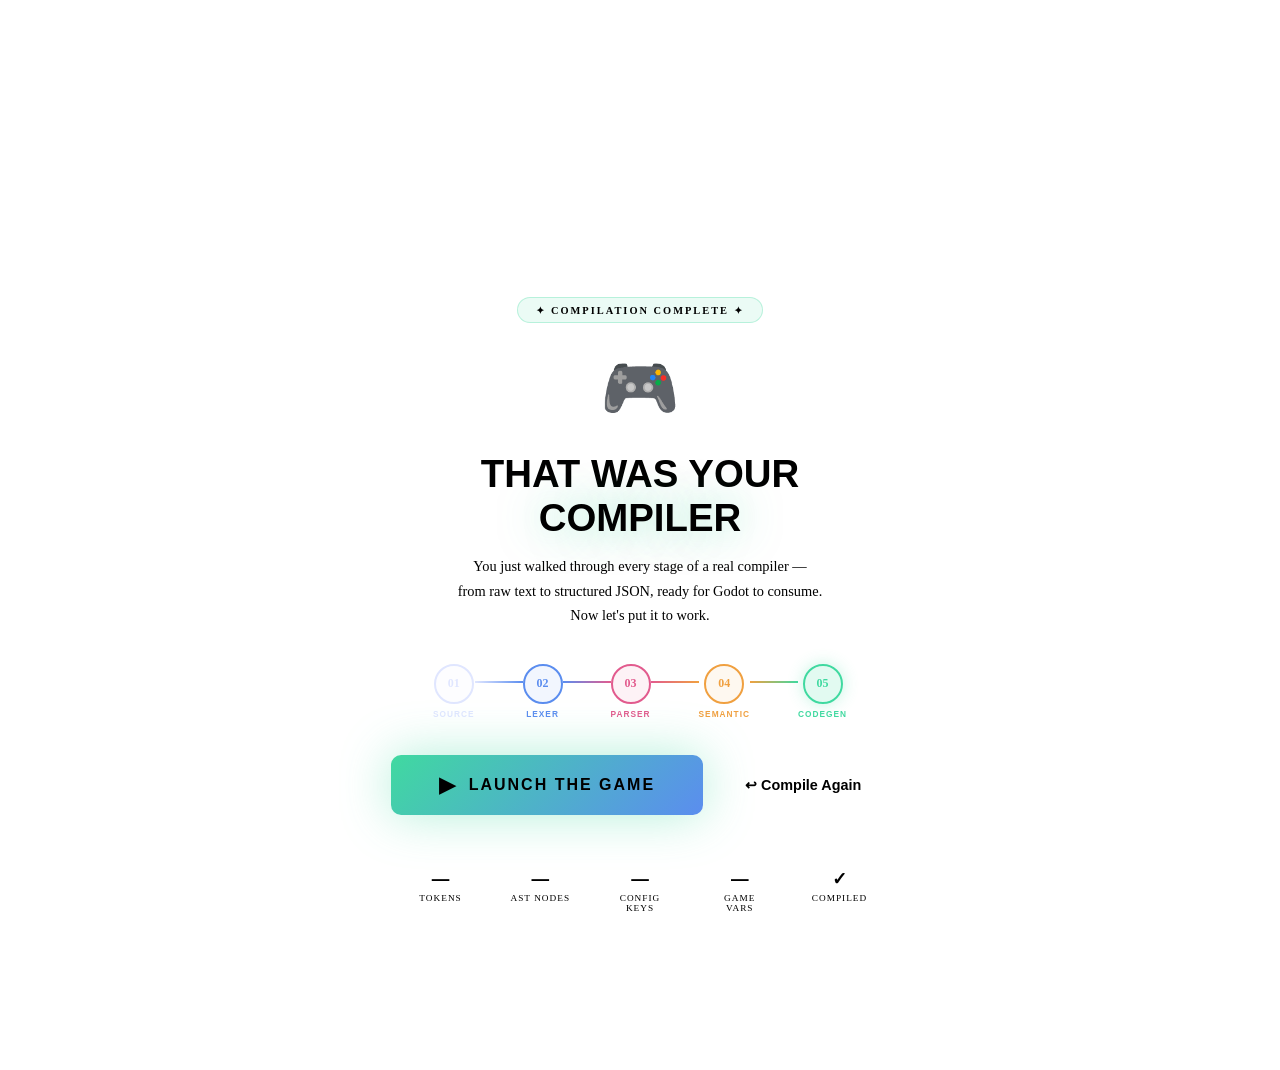
==== complier/end.html @ 1f867bfd "Made 6 Different html files for different phases of complier, UI/UX is done, need final touches" ====
<!DOCTYPE html>
<html lang="en">
<head>
  <meta charset="UTF-8"/>
  <meta name="viewport" content="width=device-width,initial-scale=1"/>
  <title>Game DSL Compiler — Play</title>
  <link rel="stylesheet" href="css/style.css">
  <style>
    body{overflow:hidden}
    #app{height:100vh;display:flex;flex-direction:column;align-items:center;justify-content:center;position:relative}

    /* ── Particles ── */
    .particle{position:fixed;pointer-events:none;border-radius:50%;animation:float-up linear forwards}
    @keyframes float-up{0%{transform:translateY(0) rotate(0deg);opacity:1}100%{transform:translateY(-100vh) rotate(720deg);opacity:0}}

    /* ── Content ── */
    .end-wrap{position:relative;z-index:2;text-align:center;max-width:700px;padding:40px;animation:fadeIn .8s ease both}
    @keyframes fadeIn{from{opacity:0;transform:translateY(20px)}to{opacity:1;transform:translateY(0)}}

    .end-badge{display:inline-flex;align-items:center;gap:8px;padding:6px 18px;border-radius:20px;background:rgba(64,217,160,.1);border:1px solid rgba(64,217,160,.3);color:var(--c4);font-size:.65rem;font-weight:700;letter-spacing:2px;text-transform:uppercase;margin-bottom:28px;animation:fadeIn .6s .2s both}

    .end-checkmark{font-size:4rem;margin-bottom:16px;display:block;animation:pop .5s .4s cubic-bezier(.34,1.56,.64,1) both}
    @keyframes pop{from{transform:scale(0) rotate(-20deg)}to{transform:scale(1) rotate(0deg)}}

    .end-title{font-family:'Orbitron',sans-serif;font-size:2.4rem;font-weight:900;color:var(--white);line-height:1.15;margin-bottom:8px;animation:fadeIn .6s .5s both}
    .end-title span{color:var(--c4);text-shadow:0 0 40px rgba(64,217,160,.5)}

    .end-name{font-family:'Orbitron',sans-serif;font-size:1rem;color:var(--c1);letter-spacing:3px;margin-bottom:16px;animation:fadeIn .6s .6s both}

    .end-sub{font-size:.9rem;color:var(--muted);line-height:1.7;margin-bottom:36px;animation:fadeIn .6s .7s both}

    /* Pipeline done row */
    .pipeline-done{display:flex;align-items:center;gap:0;justify-content:center;margin-bottom:36px;animation:fadeIn .6s .8s both}
    .pip-done-step{display:flex;flex-direction:column;align-items:center;gap:5px}
    .pip-done-dot{width:36px;height:36px;border-radius:50%;display:flex;align-items:center;justify-content:center;font-size:.75rem;font-weight:900;border:2px solid}
    .pip-done-lbl{font-size:.52rem;text-transform:uppercase;letter-spacing:1px;font-weight:700;font-family:'Space Grotesk',sans-serif}
    .pip-done-line{width:48px;height:2px;margin-bottom:18px}

    /* CTA Buttons */
    .cta-row{display:flex;gap:14px;justify-content:center;flex-wrap:wrap;animation:fadeIn .6s .9s both}

    .btn-play{
      display:inline-flex;align-items:center;gap:12px;
      padding:18px 48px;
      background:linear-gradient(135deg, #40d9a0, #5b8def);
      border:none;border-radius:10px;
      color:#000;font-family:'Orbitron',sans-serif;font-size:1rem;font-weight:900;letter-spacing:2px;
      cursor:pointer;transition:all .3s;
      box-shadow:0 0 50px rgba(64,217,160,.4);
      text-decoration:none;
    }
    .btn-play:hover{transform:translateY(-3px) scale(1.02);box-shadow:0 0 70px rgba(64,217,160,.6)}
    .btn-play:active{transform:translateY(0) scale(.98)}

    .btn-again{
      display:inline-flex;align-items:center;gap:10px;
      padding:18px 28px;
      background:transparent;
      border:1.5px solid var(--border2);border-radius:10px;
      color:var(--text);font-family:'Space Grotesk',sans-serif;font-size:.9rem;font-weight:600;
      cursor:pointer;transition:all .3s;text-decoration:none;
    }
    .btn-again:hover{border-color:var(--c1);color:var(--c1);background:rgba(91,141,239,.06)}

    /* Stats strip */
    .stats-strip{display:flex;gap:0;border:1px solid var(--border);border-radius:10px;overflow:hidden;margin-top:40px;animation:fadeIn .6s 1.1s both}
    .strip-item{flex:1;padding:14px 20px;text-align:center;border-right:1px solid var(--border)}
    .strip-item:last-child{border-right:none}
    .strip-val{font-family:'Orbitron',sans-serif;font-size:1.1rem;font-weight:900;color:var(--white)}
    .strip-lbl{font-size:.58rem;color:var(--muted);text-transform:uppercase;letter-spacing:1px;margin-top:3px}
  </style>
</head>
<body>
<canvas id="stars"></canvas>

<div id="app">
  <!-- particle container -->
  <div id="particles"></div>

  <div class="end-wrap">
    <div class="end-badge">✦ COMPILATION COMPLETE ✦</div>
    <span class="end-checkmark">🎮</span>

    <h1 class="end-title">THAT WAS YOUR<br><span>COMPILER</span></h1>
    <div class="end-name" id="end-name"></div>

    <p class="end-sub">
      You just walked through every stage of a real compiler —<br>
      from raw text to structured JSON, ready for Godot to consume.<br>
      Now let's put it to work.
    </p>

    <!-- Pipeline recap -->
    <div class="pipeline-done">
      <div class="pip-done-step">
        <div class="pip-done-dot" style="color:#e0e6ff;border-color:#e0e6ff;background:rgba(224,230,255,.08)">01</div>
        <div class="pip-done-lbl" style="color:#e0e6ff">Source</div>
      </div>
      <div class="pip-done-line" style="background:linear-gradient(90deg,#e0e6ff,#5b8def)"></div>
      <div class="pip-done-step">
        <div class="pip-done-dot" style="color:#5b8def;border-color:#5b8def;background:rgba(91,141,239,.08)">02</div>
        <div class="pip-done-lbl" style="color:#5b8def">Lexer</div>
      </div>
      <div class="pip-done-line" style="background:linear-gradient(90deg,#5b8def,#e25b8e)"></div>
      <div class="pip-done-step">
        <div class="pip-done-dot" style="color:#e25b8e;border-color:#e25b8e;background:rgba(226,91,142,.08)">03</div>
        <div class="pip-done-lbl" style="color:#e25b8e">Parser</div>
      </div>
      <div class="pip-done-line" style="background:linear-gradient(90deg,#e25b8e,#f0a040)"></div>
      <div class="pip-done-step">
        <div class="pip-done-dot" style="color:#f0a040;border-color:#f0a040;background:rgba(240,160,64,.08)">04</div>
        <div class="pip-done-lbl" style="color:#f0a040">Semantic</div>
      </div>
      <div class="pip-done-line" style="background:linear-gradient(90deg,#f0a040,#40d9a0)"></div>
      <div class="pip-done-step">
        <div class="pip-done-dot" style="color:#40d9a0;border-color:#40d9a0;background:rgba(64,217,160,.15);box-shadow:0 0 16px rgba(64,217,160,.3)">05</div>
        <div class="pip-done-lbl" style="color:#40d9a0">CodeGen</div>
      </div>
    </div>

    <div class="cta-row">
      <button class="btn-play" onclick="launchGodot()">
        <span style="font-size:1.3rem">▶</span> LAUNCH THE GAME
      </button>
      <a href="welcome.html" class="btn-again">
        ↩ Compile Again
      </a>
    </div>

    <div class="stats-strip" id="stats-strip">
      <div class="strip-item"><div class="strip-val" id="stat-tokens">—</div><div class="strip-lbl">Tokens</div></div>
      <div class="strip-item"><div class="strip-val" id="stat-nodes">—</div><div class="strip-lbl">AST Nodes</div></div>
      <div class="strip-item"><div class="strip-val" id="stat-sections">—</div><div class="strip-lbl">Config Keys</div></div>
      <div class="strip-item"><div class="strip-val" id="stat-vars">—</div><div class="strip-lbl">Game Vars</div></div>
      <div class="strip-item"><div class="strip-val" style="color:var(--c4)">✓</div><div class="strip-lbl">Compiled</div></div>
    </div>
  </div>
</div>

<script src="js/compiler.js"></script>
<script>
  // ── Name ──
  const uname = localStorage.getItem('dsl_user_name') || '';
  const nameEl = document.getElementById('end-name');
  if (uname) nameEl.textContent = 'NICE WORK, ' + uname.toUpperCase() + ' ✦';
  else nameEl.style.display = 'none';

  // ── Stats from compiled code ──
  const code = getCode();
  if (code) {
    const toks = tokenize(code);
    const {statements} = parse(toks);
    const cfg = codegen(statements);
    const sections = Object.keys(cfg);
    let keyCount = 0;
    JSON.stringify(cfg,(k,v)=>{if(k!=='')keyCount++;return v;});

    document.getElementById('stat-tokens').textContent = toks.filter(t=>t.kind!=='EOF').length;
    document.getElementById('stat-nodes').textContent  = statements.length;
    document.getElementById('stat-sections').textContent = keyCount;
    document.getElementById('stat-vars').textContent   = statements.filter(s=>s.type==='set_var').length;
  }

  // ── Confetti particles ──
  function spawnParticles() {
    const colors = ['#40d9a0','#5b8def','#e25b8e','#f0a040','#a07ee8','#ffd700','#e0e6ff'];
    const container = document.getElementById('particles');
    for (let i = 0; i < 60; i++) {
      setTimeout(() => {
        const p = document.createElement('div');
        p.className = 'particle';
        const size = Math.random()*8+4;
        p.style.cssText = `
          left:${Math.random()*100}vw;
          bottom:-10px;
          width:${size}px;height:${size}px;
          background:${colors[Math.floor(Math.random()*colors.length)]};
          opacity:${Math.random()*.8+.2};
          animation-duration:${Math.random()*3+2}s;
          animation-delay:${Math.random()*.5}s;
          border-radius:${Math.random()>0.5?'50%':'3px'};
        `;
        container.appendChild(p);
        setTimeout(() => p.remove(), 5000);
      }, i * 60);
    }
  }
  setTimeout(spawnParticles, 600);
  setTimeout(spawnParticles, 3000);

  // ── Launch Godot ──
  function launchGodot() {
    const btn = document.querySelector('.btn-play');
    btn.innerHTML = '⏳ CONNECTING...';
    btn.style.opacity = '.7';
    btn.style.pointerEvents = 'none';

    fetch('http://localhost:8080/launch-godot')
      .then(r => {
        if (r.ok) {
          btn.innerHTML = '✓ GAME LAUNCHED!';
          btn.style.opacity = '1';
          btn.style.background = 'linear-gradient(135deg,#40d9a0,#40d9a0)';
          spawnParticles();
        } else {
          showLaunchFallback();
        }
      })
      .catch(() => showLaunchFallback());
  }

  function showLaunchFallback() {
    const btn = document.querySelector('.btn-play');
    btn.innerHTML = '⚠ Run compiler first';
    btn.style.opacity = '1';
    btn.style.pointerEvents = 'all';
    btn.style.background = 'rgba(255,96,96,.15)';
    btn.style.color = '#ff9090';
    btn.style.border = '1.5px solid rgba(255,96,96,.4)';
    btn.style.fontFamily = "'Space Grotesk', sans-serif";
    btn.style.fontSize = '.8rem';
    setTimeout(() => {
      btn.innerHTML = '<span style="font-size:1.3rem">▶</span> LAUNCH THE GAME';
      btn.style = '';
      btn.className = 'btn-play';
    }, 3000);
  }
</script>
</body>
</html>
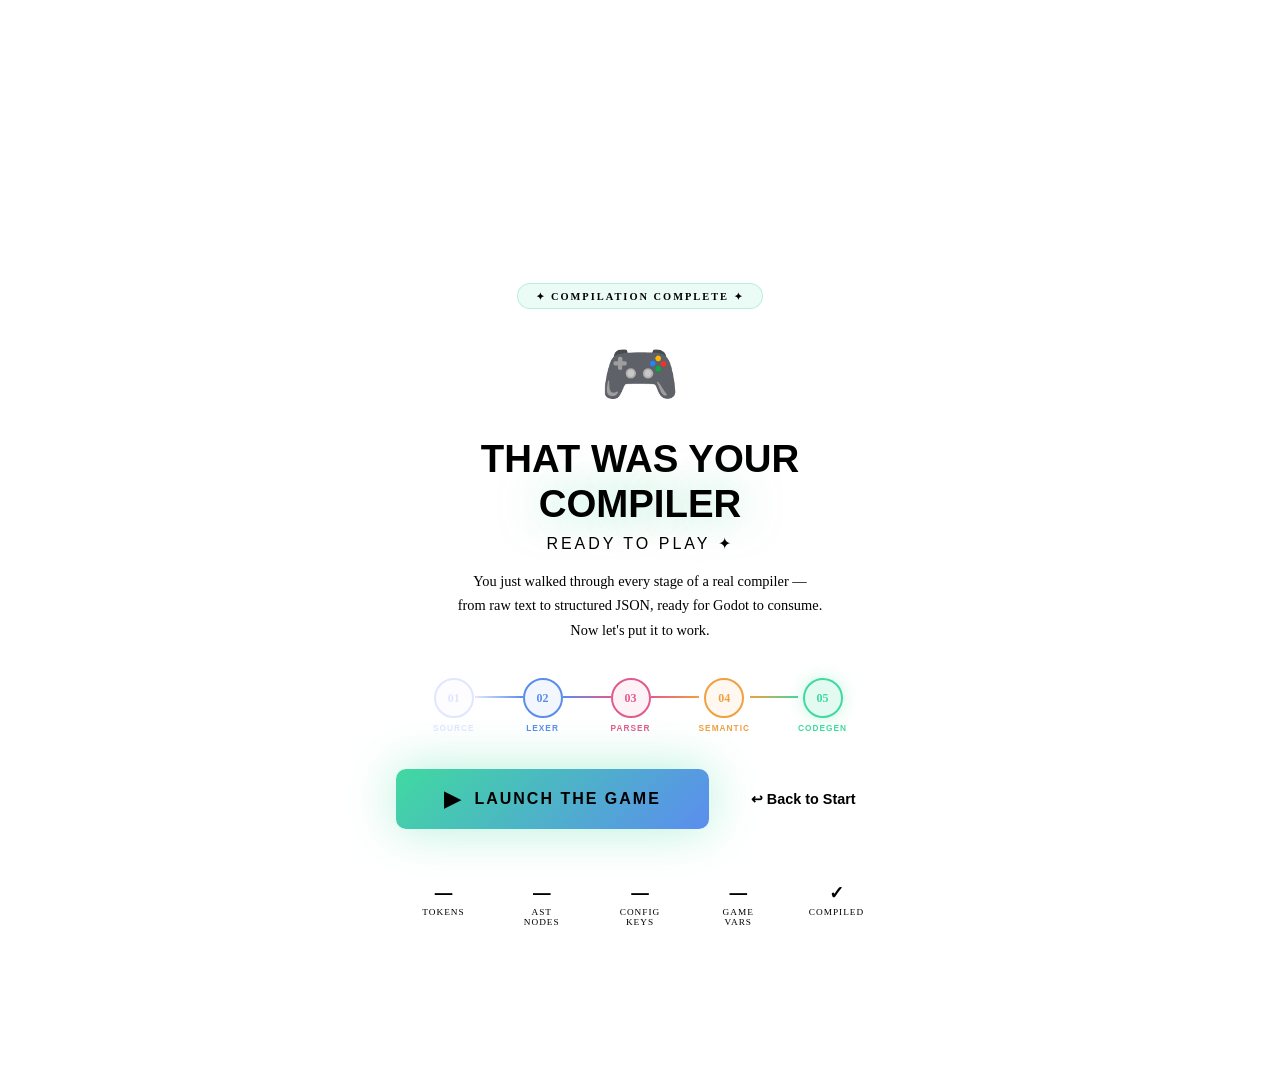
==== commit 04b9d8d8: "Project is completed." ====
--- a/complier/end.html
+++ b/complier/end.html
@@ -49,8 +49,9 @@
       box-shadow:0 0 50px rgba(64,217,160,.4);
       text-decoration:none;
     }
-    .btn-play:hover{transform:translateY(-3px) scale(1.02);box-shadow:0 0 70px rgba(64,217,160,.6)}
+    .btn-play:hover:not(:disabled){transform:translateY(-3px) scale(1.02);box-shadow:0 0 70px rgba(64,217,160,.6)}
     .btn-play:active{transform:translateY(0) scale(.98)}
+    .btn-play:disabled{opacity:.6;cursor:not-allowed;transform:none}
 
     .btn-again{
       display:inline-flex;align-items:center;gap:10px;
@@ -68,13 +69,83 @@
     .strip-item:last-child{border-right:none}
     .strip-val{font-family:'Orbitron',sans-serif;font-size:1.1rem;font-weight:900;color:var(--white)}
     .strip-lbl{font-size:.58rem;color:var(--muted);text-transform:uppercase;letter-spacing:1px;margin-top:3px}
+
+    /* ── LOADING SPINNER ── */
+    .loading-state{
+      display:none;
+      flex-direction:column;
+      align-items:center;
+      gap:20px;
+      margin-top:32px;
+      animation:fadeIn .4s ease;
+    }
+    .loading-state.visible{display:flex}
+
+    .spinner{
+      width:48px;height:48px;
+      border:3px solid rgba(64,217,160,.15);
+      border-top-color:#40d9a0;
+      border-radius:50%;
+      animation:spin 0.8s linear infinite;
+    }
+    @keyframes spin{to{transform:rotate(360deg)}}
+
+    .loading-status{
+      font-family:'Courier New',monospace;
+      font-size:.78rem;
+      color:#40d9a0;
+      letter-spacing:1px;
+      text-align:center;
+      line-height:1.7;
+    }
+    .loading-status .dot-anim::after{
+      content:'';
+      animation:dots 1.5s steps(4,end) infinite;
+    }
+    @keyframes dots{
+      0%{content:''}
+      25%{content:'.'}
+      50%{content:'..'}
+      75%{content:'...'}
+    }
+
+    /* Game running status bar */
+    .game-running-bar{
+      display:none;
+      align-items:center;
+      gap:12px;
+      background:rgba(64,217,160,.06);
+      border:1px solid rgba(64,217,160,.2);
+      border-radius:10px;
+      padding:14px 20px;
+      margin-top:20px;
+      animation:fadeIn .4s ease;
+    }
+    .game-running-bar.visible{display:flex}
+    .pulse-dot{
+      width:10px;height:10px;border-radius:50%;
+      background:#40d9a0;
+      box-shadow:0 0 8px #40d9a0;
+      animation:pulse 1.2s ease-in-out infinite;
+      flex-shrink:0;
+    }
+    @keyframes pulse{0%,100%{opacity:1;transform:scale(1)}50%{opacity:.5;transform:scale(.8)}}
+    .game-running-text{font-size:.78rem;color:#7dffb3;line-height:1.5}
+    .game-running-text strong{font-family:'Orbitron',sans-serif;font-size:.65rem;letter-spacing:1.5px;display:block;margin-bottom:2px}
+
+    /* Redirect countdown bar */
+    .redirect-bar-wrap{margin-top:28px;animation:fadeIn .6s 1.2s both}
+    .redirect-label{font-size:.65rem;color:var(--muted);text-transform:uppercase;letter-spacing:1.5px;margin-bottom:8px}
+    .redirect-bar-track{width:320px;height:3px;background:var(--border);border-radius:2px;margin:0 auto}
+    .redirect-bar-fill{height:3px;background:linear-gradient(90deg,#40d9a0,#5b8def);border-radius:2px;width:0%;transition:width linear}
   </style>
+</body>
+</html>
 </head>
 <body>
 <canvas id="stars"></canvas>
 
 <div id="app">
-  <!-- particle container -->
   <div id="particles"></div>
 
   <div class="end-wrap">
@@ -90,7 +161,6 @@
       Now let's put it to work.
     </p>
 
-    <!-- Pipeline recap -->
     <div class="pipeline-done">
       <div class="pip-done-step">
         <div class="pip-done-dot" style="color:#e0e6ff;border-color:#e0e6ff;background:rgba(224,230,255,.08)">01</div>
@@ -119,12 +189,27 @@
     </div>
 
     <div class="cta-row">
-      <button class="btn-play" onclick="launchGodot()">
+      <button class="btn-play" id="btn-launch" onclick="launchGodot()">
         <span style="font-size:1.3rem">▶</span> LAUNCH THE GAME
       </button>
       <a href="welcome.html" class="btn-again">
-        ↩ Compile Again
+        ↩ Back to Start
       </a>
+    </div>
+
+    <div class="loading-state" id="loading-state">
+      <div class="spinner"></div>
+      <div class="loading-status" id="loading-status-text">
+        Connecting to backend<span class="dot-anim"></span>
+      </div>
+    </div>
+
+    <div class="game-running-bar" id="game-running-bar">
+      <div class="pulse-dot"></div>
+      <div class="game-running-text">
+        <strong>GODOT IS RUNNING</strong>
+        Monitoring game session — this page will return to start when you close the game.
+      </div>
     </div>
 
     <div class="stats-strip" id="stats-strip">
@@ -134,34 +219,44 @@
       <div class="strip-item"><div class="strip-val" id="stat-vars">—</div><div class="strip-lbl">Game Vars</div></div>
       <div class="strip-item"><div class="strip-val" style="color:var(--c4)">✓</div><div class="strip-lbl">Compiled</div></div>
     </div>
+
+    <div class="redirect-bar-wrap" id="redirect-wrap" style="display:none">
+      <div class="redirect-label" id="redirect-label">Game ended — returning to start…</div>
+      <div class="redirect-bar-track">
+        <div class="redirect-bar-fill" id="redirect-fill"></div>
+      </div>
+    </div>
   </div>
 </div>
 
 <script src="js/compiler.js"></script>
 <script>
-  // ── Name ──
-  const uname = localStorage.getItem('dsl_user_name') || '';
+  // ── Player name ───────────────────────────────────────────────────────────
+  const playerName = (localStorage.getItem('dsl_user_name') || '').trim() || 'Player';
   const nameEl = document.getElementById('end-name');
-  if (uname) nameEl.textContent = 'NICE WORK, ' + uname.toUpperCase() + ' ✦';
-  else nameEl.style.display = 'none';
-
-  // ── Stats from compiled code ──
-  const code = getCode();
-  if (code) {
-    const toks = tokenize(code);
-    const {statements} = parse(toks);
-    const cfg = codegen(statements);
-    const sections = Object.keys(cfg);
-    let keyCount = 0;
-    JSON.stringify(cfg,(k,v)=>{if(k!=='')keyCount++;return v;});
-
-    document.getElementById('stat-tokens').textContent = toks.filter(t=>t.kind!=='EOF').length;
-    document.getElementById('stat-nodes').textContent  = statements.length;
-    document.getElementById('stat-sections').textContent = keyCount;
-    document.getElementById('stat-vars').textContent   = statements.filter(s=>s.type==='set_var').length;
-  }
-
-  // ── Confetti particles ──
+  if (playerName && playerName !== 'Player') {
+    nameEl.textContent = 'NICE WORK, ' + playerName.toUpperCase() + ' ✦';
+  } else {
+    nameEl.textContent = 'READY TO PLAY ✦';
+  }
+
+  // ── Stats from compiled code ──────────────────────────────────────────────
+  try {
+    const code = getCode();
+    if (code) {
+      const toks = tokenize(code);
+      const {statements} = parse(toks);
+      const cfg = codegen ? codegen(statements) : generate(statements);
+      let keyCount = 0;
+      JSON.stringify(cfg, (k, v) => { if (k !== '') keyCount++; return v; });
+      document.getElementById('stat-tokens').textContent   = toks.filter(t => t.kind !== 'EOF').length;
+      document.getElementById('stat-nodes').textContent    = statements.length;
+      document.getElementById('stat-sections').textContent = keyCount;
+      document.getElementById('stat-vars').textContent     = statements.filter(s => s.type === 'set_var').length;
+    }
+  } catch(_) {}
+
+  // ── Confetti particles ────────────────────────────────────────────────────
   function spawnParticles() {
     const colors = ['#40d9a0','#5b8def','#e25b8e','#f0a040','#a07ee8','#ffd700','#e0e6ff'];
     const container = document.getElementById('particles');
@@ -169,10 +264,9 @@
       setTimeout(() => {
         const p = document.createElement('div');
         p.className = 'particle';
-        const size = Math.random()*8+4;
+        const size = Math.random() * 8 + 4;
         p.style.cssText = `
-          left:${Math.random()*100}vw;
-          bottom:-10px;
+          left:${Math.random()*100}vw;bottom:-10px;
           width:${size}px;height:${size}px;
           background:${colors[Math.floor(Math.random()*colors.length)]};
           opacity:${Math.random()*.8+.2};
@@ -188,43 +282,117 @@
   setTimeout(spawnParticles, 600);
   setTimeout(spawnParticles, 3000);
 
-  // ── Launch Godot ──
+  // ── Countdown + redirect ──────────────────────────────────────────────────
+  function startReturnCountdown(seconds = 2) {
+    const wrap  = document.getElementById('redirect-wrap');
+    const label = document.getElementById('redirect-label');
+    const fill  = document.getElementById('redirect-fill');
+    wrap.style.display = 'block';
+    label.textContent  = 'Game ended — returning to start…';
+    requestAnimationFrame(() => {
+      fill.style.transitionDuration = seconds + 's';
+      fill.style.width = '100%';
+    });
+    setTimeout(() => { window.location.href = 'welcome.html'; }, seconds * 1000);
+  }
+
+  // ── Poll Godot status every second ───────────────────────────────────────
+  let statusInterval = null;
+
+  function startPollingGodot() {
+    document.getElementById('loading-state').classList.remove('visible');
+    document.getElementById('game-running-bar').classList.add('visible');
+
+    statusInterval = setInterval(() => {
+      fetch('http://localhost:8080/check-status?t=' + Date.now())
+        .then(res => res.json())
+        .then(data => {
+          if (data.running === false) {
+            clearInterval(statusInterval);
+            statusInterval = null;
+            document.getElementById('btn-launch').innerHTML = '🏁 GAME ENDED';
+            document.getElementById('btn-launch').style.background = 'rgba(91,141,239,.2)';
+            document.getElementById('game-running-bar').classList.remove('visible');
+            startReturnCountdown(2);
+          }
+        })
+        .catch(() => { /* keep polling */ });
+    }, 1000);
+  }
+
+  // ── Launch Godot ──────────────────────────────────────────────────────────
   function launchGodot() {
-    const btn = document.querySelector('.btn-play');
-    btn.innerHTML = '⏳ CONNECTING...';
-    btn.style.opacity = '.7';
-    btn.style.pointerEvents = 'none';
-
-    fetch('http://localhost:8080/launch-godot')
+    const btn = document.getElementById('btn-launch');
+    btn.disabled = true;
+    btn.innerHTML = '⏳ CONNECTING…';
+
+    const loadingState = document.getElementById('loading-state');
+    document.getElementById('loading-status-text').innerHTML =
+      'Connecting to backend<span class="dot-anim"></span>';
+    loadingState.classList.add('visible');
+
+    fetch(`http://localhost:8080/launch-godot?name=${encodeURIComponent(playerName)}`)
       .then(r => {
-        if (r.ok) {
-          btn.innerHTML = '✓ GAME LAUNCHED!';
-          btn.style.opacity = '1';
-          btn.style.background = 'linear-gradient(135deg,#40d9a0,#40d9a0)';
-          spawnParticles();
-        } else {
-          showLaunchFallback();
-        }
+        if (!r.ok) throw new Error(`HTTP ${r.status}`);
+        return r.text();
       })
-      .catch(() => showLaunchFallback());
+      .then(() => {
+        btn.innerHTML = '✓ GAME LAUNCHED!';
+        btn.style.background = 'linear-gradient(135deg,#40d9a0,#40d9a0)';
+        document.getElementById('loading-status-text').textContent =
+          'Godot is open — waiting for you to close the game…';
+        spawnParticles();
+        startPollingGodot();
+      })
+      .catch(() => {
+        // ── Reset button ──
+        btn.disabled  = false;
+        btn.innerHTML = '<span style="font-size:1.3rem">▶</span> LAUNCH THE GAME';
+        loadingState.classList.remove('visible');
+        showLaunchFallback();
+      });
   }
 
   function showLaunchFallback() {
-    const btn = document.querySelector('.btn-play');
-    btn.innerHTML = '⚠ Run compiler first';
-    btn.style.opacity = '1';
-    btn.style.pointerEvents = 'all';
-    btn.style.background = 'rgba(255,96,96,.15)';
-    btn.style.color = '#ff9090';
-    btn.style.border = '1.5px solid rgba(255,96,96,.4)';
-    btn.style.fontFamily = "'Space Grotesk', sans-serif";
-    btn.style.fontSize = '.8rem';
+    const btn = document.getElementById('btn-launch');
+    btn.disabled     = false;
+    // ── Clearer message telling the user what to actually do ──
+    btn.innerHTML    = '⚠ Run: python compiler.py game.dsl';
+    btn.style.background  = 'rgba(255,96,96,.15)';
+    btn.style.color       = '#ff9090';
+    btn.style.border      = '1.5px solid rgba(255,96,96,.4)';
+    btn.style.fontFamily  = "'Space Grotesk', sans-serif";
+    btn.style.fontSize    = '.75rem';
+    btn.style.letterSpacing = '0';
+
     setTimeout(() => {
-      btn.innerHTML = '<span style="font-size:1.3rem">▶</span> LAUNCH THE GAME';
-      btn.style = '';
-      btn.className = 'btn-play';
-    }, 3000);
-  }
+      btn.innerHTML       = '<span style="font-size:1.3rem">▶</span> LAUNCH THE GAME';
+      btn.style           = '';
+      btn.className       = 'btn-play';
+      btn.id              = 'btn-launch';
+      btn.disabled        = false;
+    }, 4000);
+  }
+
+  // ── On page load: silently check if Godot is already running ─────────────
+  // Only auto-start polling — never show an error on page load
+  fetch('http://localhost:8080/check-status?t=' + Date.now())
+    .then(res => res.json())
+    .then(data => {
+      if (data.running === true) {
+        const btn = document.getElementById('btn-launch');
+        btn.disabled = true;
+        btn.innerHTML = '✓ GAME IS RUNNING';
+        btn.style.background = 'linear-gradient(135deg,#40d9a0,#40d9a0)';
+        spawnParticles();
+        startPollingGodot();
+      }
+      // if running === false, do nothing — show normal Launch button
+    })
+    .catch(() => {
+      // Server not running at all — do nothing, show normal Launch button
+      // The user will see the error only if they actually click Launch
+    });
 </script>
 </body>
 </html>
